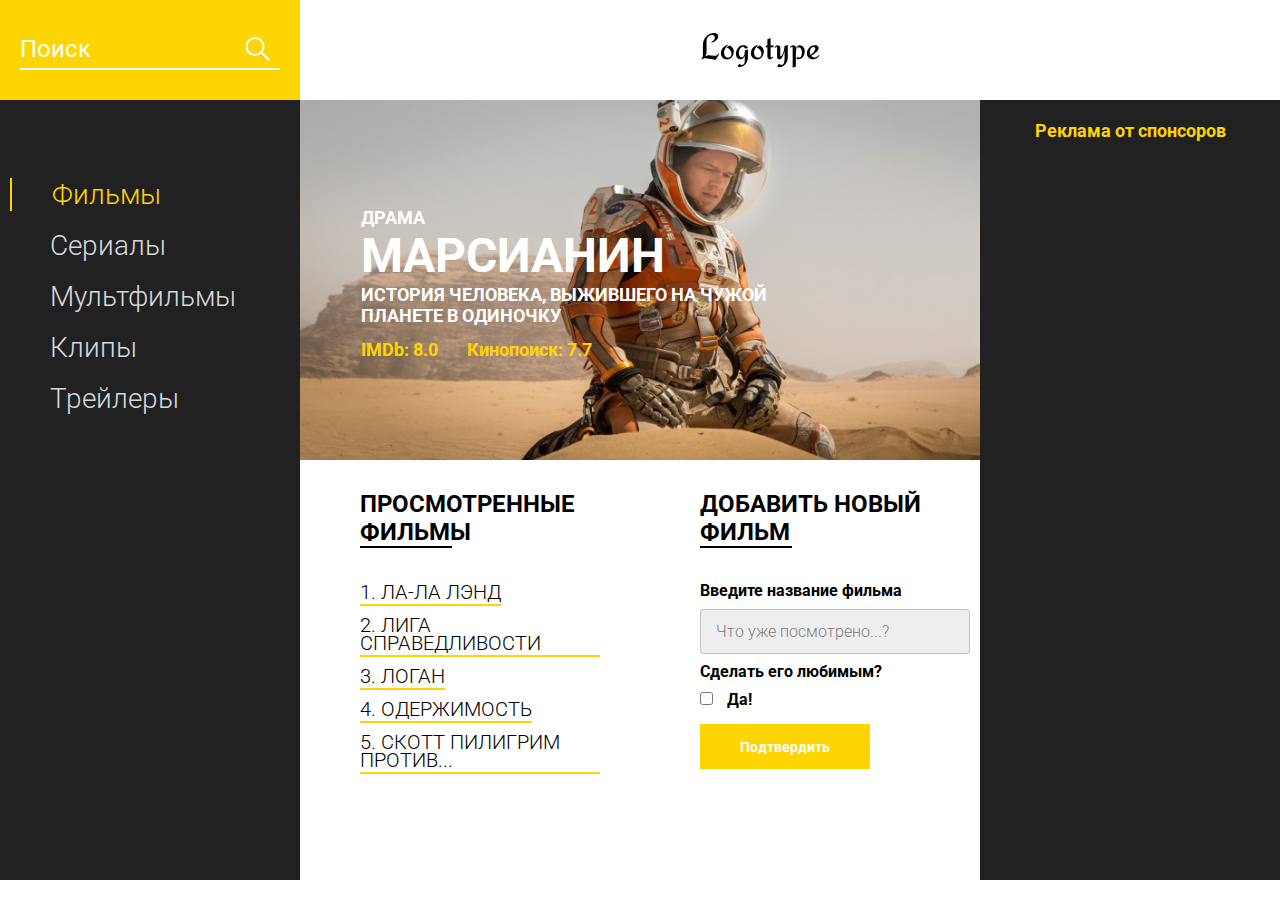
==== project/index.html @ 4d2f22c8 "add lesson 30" ====
<!DOCTYPE html>
<html lang="en">
<head>
    <meta charset="UTF-8">
    <meta name="viewport" content="width=device-width, initial-scale=1.0">
    <title>Movie DB</title>
    <link href="https://fonts.googleapis.com/css?family=Roboto:300,400,700&display=swap&subset=cyrillic-ext" rel="stylesheet">
    <link rel="stylesheet" href="css/style.min.css">
</head>
<body>
    <header class="header">
        <div class="header__search">
            <form action="#">
                <input type="text" placeholder="Поиск">
            </form>
        </div>
        <div class="header__logo">
            <img src="icons/Logotype.svg" alt="logo">
        </div>
    </header>
    <main class="promo">
        <div class="promo__menu">
            <nav class="promo__menu-list">
                <ul>
                    <li><a class="promo__menu-item promo__menu-item_active" href="#">Фильмы</a></li>
                    <li><a class="promo__menu-item" href="#">Сериалы</a></li>
                    <li><a class="promo__menu-item" href="#">Мультфильмы</a></li>
                    <li><a class="promo__menu-item" href="#">Клипы</a></li>
                    <li><a class="promo__menu-item" href="#">Трейлеры</a></li>
                </ul>
            </nav>
        </div>
        <div class="promo__content">
            <div class="promo__bg">
                <div class="promo__genre">КОМЕДИЯ</div>
                <div class="promo__title">МАРСИАНИН</div>
                <div class="promo__descr">ИСТОРИЯ ЧЕЛОВЕКА, ВЫЖИВШЕГО НА ЧУЖОЙ ПЛАНЕТЕ В ОДИНОЧКУ</div>
                <div class="promo__ratings">
                    <span>IMDb: 8.0</span>
                    <span>Кинопоиск: 7.7</span>
                </div>
            </div>
            <div class="promo__interactive">
                <div>
                    <div class="promo__interactive-title">ПРОСМОТРЕННЫЕ ФИЛЬМЫ</div>
                    <ul class="promo__interactive-list">
                        <li class="promo__interactive-item">ЛОГАН
                            <div class="delete"></div>
                        </li>
                        <li class="promo__interactive-item">ЛИГА СПРАВЕДЛИВОСТИ
                            <div class="delete"></div>
                        </li>
                        <li class="promo__interactive-item">ЛА-ЛА ЛЭНД
                            <div class="delete"></div>
                        </li>
                        <li class="promo__interactive-item">ОДЕРЖИМОСТЬ
                            <div class="delete"></div>
                        </li>
                        <li class="promo__interactive-item">СКОТТ ПИЛИГРИМ ПРОТИВ...
                            <div class="delete"></div>
                        </li>
                    </ul>
                </div>
                <div>
                    <form class="add">
                        <div class="promo__interactive-title">ДОБАВИТЬ НОВЫЙ ФИЛЬМ</div>
                        <span>Введите название фильма</span>
                        <input class="adding__input" type="text" placeholder="Что уже посмотрено...?">
                        <span>Сделать его любимым?</span>
                        <input type="checkbox">
                        <span class="yes">Да!</span>
                        <button>Подтвердить</button>
                    </form>
                </div>
            </div>
        </div>
        <div class="promo__adv">
            <div class="promo__adv-title">Реклама от спонсоров</div>
            <img src="img/content_1.jpg" alt="some picture">
            <img src="img/content_2.jpg" alt="some picture">
            <img src="img/content_3.png" alt="some picture">
        </div>
    </main>

    <script src="js/script.js"></script>
</body>
</html>
---- project/css/style.min.css ----
*{-webkit-box-sizing:border-box;box-sizing:border-box;margin:0;padding:0;font-family:'Roboto', sans-serif}.header{display:-webkit-box;display:-ms-flexbox;display:flex;height:100px}.header__search{display:-webkit-box;display:-ms-flexbox;display:flex;-webkit-box-pack:center;-ms-flex-pack:center;justify-content:center;-webkit-box-align:center;-ms-flex-align:center;align-items:center;height:100%;width:300px;background:#FFD500}.header__search form{position:relative;width:260px;height:30px}.header__search form input{width:100%;border:none;border-bottom:2px solid #fff;background-color:transparent;color:#fff;font-size:24px;line-height:28px;padding-bottom:5px;outline:none}.header__search form input::-webkit-input-placeholder{color:#fff}.header__search form input:-ms-input-placeholder{color:#fff}.header__search form input::-ms-input-placeholder{color:#fff}.header__search form input::placeholder{color:#fff}.header__search form:after{content:'';display:block;position:absolute;top:2px;right:10px;background:url("../icons/search.svg") center center/cover no-repeat;width:24px;height:24px}.header__logo{display:-webkit-box;display:-ms-flexbox;display:flex;-webkit-box-pack:center;-ms-flex-pack:center;justify-content:center;-webkit-box-align:center;-ms-flex-align:center;align-items:center;height:100%;width:calc(100% - 360px)}.promo{height:780px;display:-webkit-box;display:-ms-flexbox;display:flex}.promo__menu{width:300px;height:100%;background:#212121;padding:60px 0 0 10px}.promo__menu-item{display:block;font-size:28px;line-height:33px;color:#D6D9DC;text-decoration:none;font-weight:300;padding-left:40px;margin-top:18px}.promo__menu-item:hover{color:#FFD500}.promo__menu-item_active{border-left:2px solid  #FFD500;color:#FFD500}.promo__content{width:calc(100% - 600px)}.promo__bg{height:360px;background:url("../img/mars.webp") center center/cover no-repeat;background-position:top;padding:107px 0 0 61px}.promo__genre{font-weight:bold;font-size:18px;line-height:21px;color:#FFFFFF;text-transform:uppercase}.promo__title{font-weight:bold;font-size:48px;line-height:56px;color:#FFFFFF;text-transform:uppercase}.promo__descr{width:481px;font-weight:bold;font-size:18px;line-height:21px;color:#FFFFFF;text-transform:uppercase}.promo__ratings{margin-top:13px}.promo__ratings span{font-weight:bold;font-size:18px;line-height:21px;color:#FFD500;margin-right:25px}.promo__interactive{display:-webkit-box;display:-ms-flexbox;display:flex}.promo__interactive>div{width:50%;padding:30px 0 0 60px}.promo__interactive-title{display:inline-block;font-weight:bold;font-size:24px;line-height:28px;color:#000000}.promo__interactive-title:after{content:'';display:block;width:33%;height:2px;background-color:#000}.promo__interactive-list{list-style-type:none;margin-top:35px;display:-webkit-box;display:-ms-flexbox;display:flex;-webkit-box-orient:vertical;-webkit-box-direction:normal;-ms-flex-direction:column;flex-direction:column;-webkit-box-align:start;-ms-flex-align:start;align-items:flex-start}.promo__interactive-item{display:inline-block;position:relative;font-weight:300;font-size:20px;line-height:18px;color:#000000;margin-bottom:15px;padding-right:40px;text-transform:uppercase}.promo__interactive-item span{display:block;position:absolute;left:-30px;top:50%;-webkit-transform:translateY(-50%);transform:translateY(-50%);width:20px;height:20px;background:url("../icons/Star.svg") center center/cover no-repeat}.promo__interactive-item:before{content:'';position:absolute;bottom:-5px;display:block;width:calc(100% - 40px);height:2px;background-color:#FFD500}.promo__interactive-item:hover .delete{content:'';display:block;position:absolute;right:0px;top:50%;-webkit-transform:translateY(-50%);transform:translateY(-50%);width:20px;height:20px;background:url("../icons/trash.png") center center/cover no-repeat;cursor:pointer}.promo__interactive .add .promo__interactive-title{margin-bottom:25px}.promo__interactive .add span{display:block;margin:10px 0;font-weight:bold;font-size:16px;line-height:16px;color:#000000}.promo__interactive .add .yes{display:inline;margin-left:10px}.promo__interactive .add input[type="text"]{width:270px;height:45px;line-height:50px;font-size:16px;background:rgba(196,196,196,0.29);border:1px solid rgba(0,0,0,0.19);padding:0 15px;outline:none;border-radius:4px}.promo__interactive .add input[type="text"]::-webkit-input-placeholder{font-weight:300;font-size:16px;color:rgba(0,0,0,0.53)}.promo__interactive .add input[type="text"]:-ms-input-placeholder{font-weight:300;font-size:16px;color:rgba(0,0,0,0.53)}.promo__interactive .add input[type="text"]::-ms-input-placeholder{font-weight:300;font-size:16px;color:rgba(0,0,0,0.53)}.promo__interactive .add input[type="text"]::placeholder{font-weight:300;font-size:16px;color:rgba(0,0,0,0.53)}.promo__interactive .add button{display:block;margin-top:15px;width:170px;height:45px;background:#FFD500;font-weight:bold;font-size:14px;line-height:14px;color:#FFFFFF;border:none;outline:none;cursor:pointer}.promo__interactive .add button:active{-webkit-transform:scale(0.95);transform:scale(0.95)}.promo__adv{background:#212121;width:300px;height:100%}.promo__adv-title{font-weight:bold;font-size:18px;line-height:21px;color:#FFD500;margin:20px 0;text-align:center}.promo__adv img{width:100%;margin-bottom:10px}
/*# sourceMappingURL=style.min.css.map */
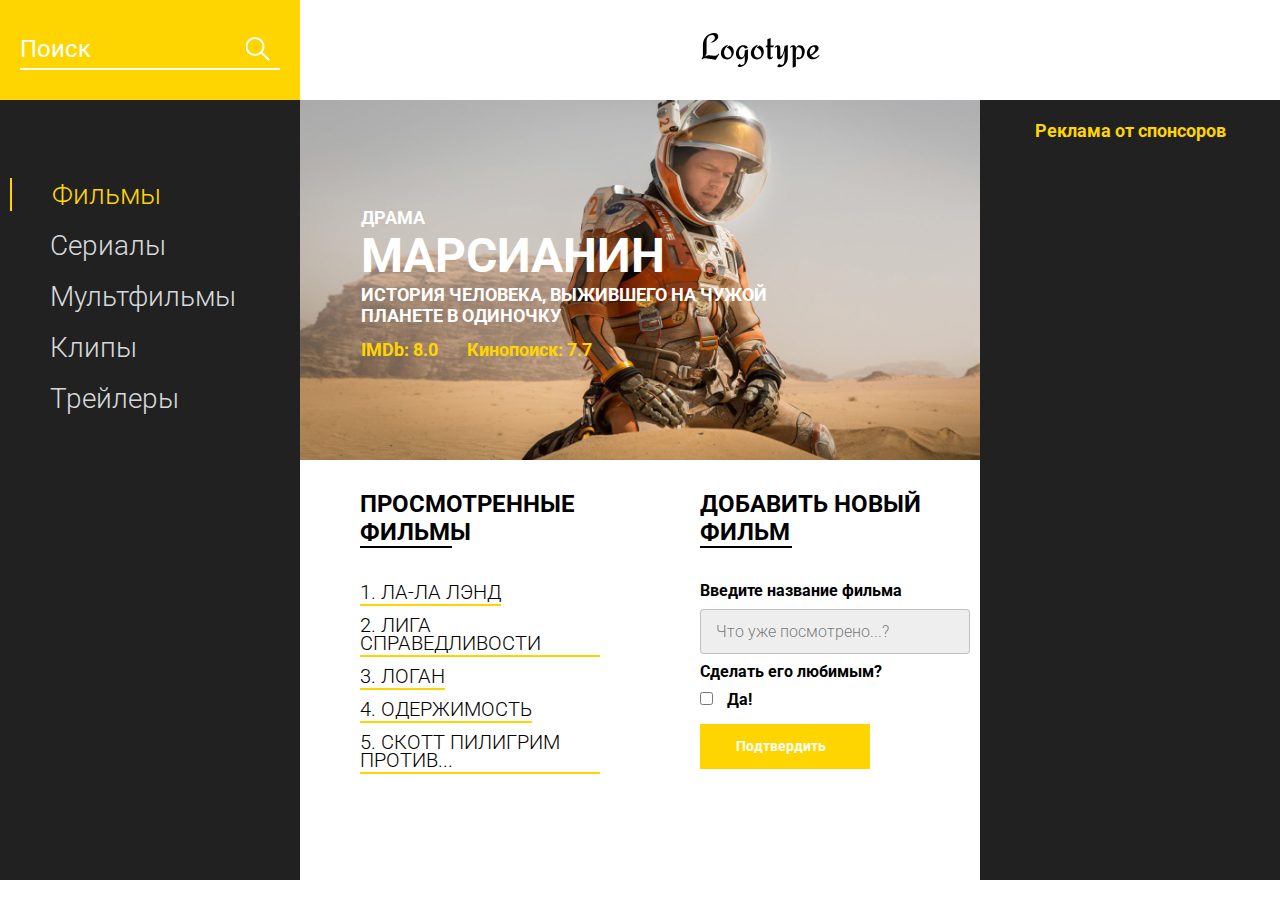
==== commit 9362ccbc: "add lesson 33" ====
--- a/project/index.html
+++ b/project/index.html
@@ -56,7 +56,7 @@
                         <li class="promo__interactive-item">ОДЕРЖИМОСТЬ
                             <div class="delete"></div>
                         </li>
-                        <li class="promo__interactive-item">СКОТТ ПИЛИГРИМ ПРОТИВ...
+                        <li class="promo__interactive-item">СКОТТ ПИЛИГРИМ ПРОТИВ ВСЕХ
                             <div class="delete"></div>
                         </li>
                     </ul>
@@ -67,9 +67,9 @@
                         <span>Введите название фильма</span>
                         <input class="adding__input" type="text" placeholder="Что уже посмотрено...?">
                         <span>Сделать его любимым?</span>
-                        <input type="checkbox">
+                        <input class="checkbox" type="checkbox">
                         <span class="yes">Да!</span>
-                        <button>Подтвердить</button>
+                        <div class="button">Подтвердить</div>
                     </form>
                 </div>
             </div>
--- a/project/css/style.min.css
+++ b/project/css/style.min.css
@@ -1,2 +1,2 @@
-*{-webkit-box-sizing:border-box;box-sizing:border-box;margin:0;padding:0;font-family:'Roboto', sans-serif}.header{display:-webkit-box;display:-ms-flexbox;display:flex;height:100px}.header__search{display:-webkit-box;display:-ms-flexbox;display:flex;-webkit-box-pack:center;-ms-flex-pack:center;justify-content:center;-webkit-box-align:center;-ms-flex-align:center;align-items:center;height:100%;width:300px;background:#FFD500}.header__search form{position:relative;width:260px;height:30px}.header__search form input{width:100%;border:none;border-bottom:2px solid #fff;background-color:transparent;color:#fff;font-size:24px;line-height:28px;padding-bottom:5px;outline:none}.header__search form input::-webkit-input-placeholder{color:#fff}.header__search form input:-ms-input-placeholder{color:#fff}.header__search form input::-ms-input-placeholder{color:#fff}.header__search form input::placeholder{color:#fff}.header__search form:after{content:'';display:block;position:absolute;top:2px;right:10px;background:url("../icons/search.svg") center center/cover no-repeat;width:24px;height:24px}.header__logo{display:-webkit-box;display:-ms-flexbox;display:flex;-webkit-box-pack:center;-ms-flex-pack:center;justify-content:center;-webkit-box-align:center;-ms-flex-align:center;align-items:center;height:100%;width:calc(100% - 360px)}.promo{height:780px;display:-webkit-box;display:-ms-flexbox;display:flex}.promo__menu{width:300px;height:100%;background:#212121;padding:60px 0 0 10px}.promo__menu-item{display:block;font-size:28px;line-height:33px;color:#D6D9DC;text-decoration:none;font-weight:300;padding-left:40px;margin-top:18px}.promo__menu-item:hover{color:#FFD500}.promo__menu-item_active{border-left:2px solid  #FFD500;color:#FFD500}.promo__content{width:calc(100% - 600px)}.promo__bg{height:360px;background:url("../img/mars.webp") center center/cover no-repeat;background-position:top;padding:107px 0 0 61px}.promo__genre{font-weight:bold;font-size:18px;line-height:21px;color:#FFFFFF;text-transform:uppercase}.promo__title{font-weight:bold;font-size:48px;line-height:56px;color:#FFFFFF;text-transform:uppercase}.promo__descr{width:481px;font-weight:bold;font-size:18px;line-height:21px;color:#FFFFFF;text-transform:uppercase}.promo__ratings{margin-top:13px}.promo__ratings span{font-weight:bold;font-size:18px;line-height:21px;color:#FFD500;margin-right:25px}.promo__interactive{display:-webkit-box;display:-ms-flexbox;display:flex}.promo__interactive>div{width:50%;padding:30px 0 0 60px}.promo__interactive-title{display:inline-block;font-weight:bold;font-size:24px;line-height:28px;color:#000000}.promo__interactive-title:after{content:'';display:block;width:33%;height:2px;background-color:#000}.promo__interactive-list{list-style-type:none;margin-top:35px;display:-webkit-box;display:-ms-flexbox;display:flex;-webkit-box-orient:vertical;-webkit-box-direction:normal;-ms-flex-direction:column;flex-direction:column;-webkit-box-align:start;-ms-flex-align:start;align-items:flex-start}.promo__interactive-item{display:inline-block;position:relative;font-weight:300;font-size:20px;line-height:18px;color:#000000;margin-bottom:15px;padding-right:40px;text-transform:uppercase}.promo__interactive-item span{display:block;position:absolute;left:-30px;top:50%;-webkit-transform:translateY(-50%);transform:translateY(-50%);width:20px;height:20px;background:url("../icons/Star.svg") center center/cover no-repeat}.promo__interactive-item:before{content:'';position:absolute;bottom:-5px;display:block;width:calc(100% - 40px);height:2px;background-color:#FFD500}.promo__interactive-item:hover .delete{content:'';display:block;position:absolute;right:0px;top:50%;-webkit-transform:translateY(-50%);transform:translateY(-50%);width:20px;height:20px;background:url("../icons/trash.png") center center/cover no-repeat;cursor:pointer}.promo__interactive .add .promo__interactive-title{margin-bottom:25px}.promo__interactive .add span{display:block;margin:10px 0;font-weight:bold;font-size:16px;line-height:16px;color:#000000}.promo__interactive .add .yes{display:inline;margin-left:10px}.promo__interactive .add input[type="text"]{width:270px;height:45px;line-height:50px;font-size:16px;background:rgba(196,196,196,0.29);border:1px solid rgba(0,0,0,0.19);padding:0 15px;outline:none;border-radius:4px}.promo__interactive .add input[type="text"]::-webkit-input-placeholder{font-weight:300;font-size:16px;color:rgba(0,0,0,0.53)}.promo__interactive .add input[type="text"]:-ms-input-placeholder{font-weight:300;font-size:16px;color:rgba(0,0,0,0.53)}.promo__interactive .add input[type="text"]::-ms-input-placeholder{font-weight:300;font-size:16px;color:rgba(0,0,0,0.53)}.promo__interactive .add input[type="text"]::placeholder{font-weight:300;font-size:16px;color:rgba(0,0,0,0.53)}.promo__interactive .add button{display:block;margin-top:15px;width:170px;height:45px;background:#FFD500;font-weight:bold;font-size:14px;line-height:14px;color:#FFFFFF;border:none;outline:none;cursor:pointer}.promo__interactive .add button:active{-webkit-transform:scale(0.95);transform:scale(0.95)}.promo__adv{background:#212121;width:300px;height:100%}.promo__adv-title{font-weight:bold;font-size:18px;line-height:21px;color:#FFD500;margin:20px 0;text-align:center}.promo__adv img{width:100%;margin-bottom:10px}
+*{-webkit-box-sizing:border-box;box-sizing:border-box;margin:0;padding:0;font-family:'Roboto', sans-serif}.header{display:-webkit-box;display:-ms-flexbox;display:flex;height:100px}.header__search{display:-webkit-box;display:-ms-flexbox;display:flex;-webkit-box-pack:center;-ms-flex-pack:center;justify-content:center;-webkit-box-align:center;-ms-flex-align:center;align-items:center;height:100%;width:300px;background:#FFD500}.header__search form{position:relative;width:260px;height:30px}.header__search form input{width:100%;border:none;border-bottom:2px solid #fff;background-color:transparent;color:#fff;font-size:24px;line-height:28px;padding-bottom:5px;outline:none}.header__search form input::-webkit-input-placeholder{color:#fff}.header__search form input:-ms-input-placeholder{color:#fff}.header__search form input::-ms-input-placeholder{color:#fff}.header__search form input::placeholder{color:#fff}.header__search form:after{content:'';display:block;position:absolute;top:2px;right:10px;background:url("../icons/search.svg") center center/cover no-repeat;width:24px;height:24px}.header__logo{display:-webkit-box;display:-ms-flexbox;display:flex;-webkit-box-pack:center;-ms-flex-pack:center;justify-content:center;-webkit-box-align:center;-ms-flex-align:center;align-items:center;height:100%;width:calc(100% - 360px)}.promo{height:780px;display:-webkit-box;display:-ms-flexbox;display:flex}.promo__menu{width:300px;height:100%;background:#212121;padding:60px 0 0 10px}.promo__menu-item{display:block;font-size:28px;line-height:33px;color:#D6D9DC;text-decoration:none;font-weight:300;padding-left:40px;margin-top:18px}.promo__menu-item:hover{color:#FFD500}.promo__menu-item_active{border-left:2px solid  #FFD500;color:#FFD500}.promo__content{width:calc(100% - 600px)}.promo__bg{height:360px;background:url("../img/mars.webp") center center/cover no-repeat;background-position:top;padding:107px 0 0 61px}.promo__genre{font-weight:bold;font-size:18px;line-height:21px;color:#FFFFFF;text-transform:uppercase}.promo__title{font-weight:bold;font-size:48px;line-height:56px;color:#FFFFFF;text-transform:uppercase}.promo__descr{width:481px;font-weight:bold;font-size:18px;line-height:21px;color:#FFFFFF;text-transform:uppercase}.promo__ratings{margin-top:13px}.promo__ratings span{font-weight:bold;font-size:18px;line-height:21px;color:#FFD500;margin-right:25px}.promo__interactive{display:-webkit-box;display:-ms-flexbox;display:flex}.promo__interactive>div{width:50%;padding:30px 0 0 60px}.promo__interactive-title{display:inline-block;font-weight:bold;font-size:24px;line-height:28px;color:#000000}.promo__interactive-title:after{content:'';display:block;width:33%;height:2px;background-color:#000}.promo__interactive-list{list-style-type:none;margin-top:35px;display:-webkit-box;display:-ms-flexbox;display:flex;-webkit-box-orient:vertical;-webkit-box-direction:normal;-ms-flex-direction:column;flex-direction:column;-webkit-box-align:start;-ms-flex-align:start;align-items:flex-start}.promo__interactive-item{display:inline-block;position:relative;font-weight:300;font-size:20px;line-height:18px;color:#000000;margin-bottom:15px;padding-right:40px;text-transform:uppercase}.promo__interactive-item span{display:block;position:absolute;left:-30px;top:50%;-webkit-transform:translateY(-50%);transform:translateY(-50%);width:20px;height:20px;background:url("../icons/Star.svg") center center/cover no-repeat}.promo__interactive-item:before{content:'';position:absolute;bottom:-5px;display:block;width:calc(100% - 40px);height:2px;background-color:#FFD500}.promo__interactive-item:hover .delete{content:'';display:block;position:absolute;right:0px;top:50%;-webkit-transform:translateY(-50%);transform:translateY(-50%);width:20px;height:20px;background:url("../icons/trash.png") center center/cover no-repeat;cursor:pointer}.promo__interactive .add .promo__interactive-title{margin-bottom:25px}.promo__interactive .add span{display:block;margin:10px 0;font-weight:bold;font-size:16px;line-height:16px;color:#000000}.promo__interactive .add .yes{display:inline;margin-left:10px}.promo__interactive .add input[type="text"]{width:270px;height:45px;line-height:50px;font-size:16px;background:rgba(196,196,196,0.29);border:1px solid rgba(0,0,0,0.19);padding:0 15px;outline:none;border-radius:4px}.promo__interactive .add input[type="text"]::-webkit-input-placeholder{font-weight:300;font-size:16px;color:rgba(0,0,0,0.53)}.promo__interactive .add input[type="text"]:-ms-input-placeholder{font-weight:300;font-size:16px;color:rgba(0,0,0,0.53)}.promo__interactive .add input[type="text"]::-ms-input-placeholder{font-weight:300;font-size:16px;color:rgba(0,0,0,0.53)}.promo__interactive .add input[type="text"]::placeholder{font-weight:300;font-size:16px;color:rgba(0,0,0,0.53)}.promo__interactive .add .button{display:block;margin-top:15px;width:170px;height:45px;background:#FFD500;font-weight:bold;font-size:14px;line-height:14px;color:#FFFFFF;border:none;outline:none;cursor:pointer; padding: 15px 31px 15px 36px;}.promo__interactive .add button:active{-webkit-transform:scale(0.95);transform:scale(0.95)}.promo__adv{background:#212121;width:300px;height:100%}.promo__adv-title{font-weight:bold;font-size:18px;line-height:21px;color:#FFD500;margin:20px 0;text-align:center}.promo__adv img{width:100%;margin-bottom:10px}
 /*# sourceMappingURL=style.min.css.map */